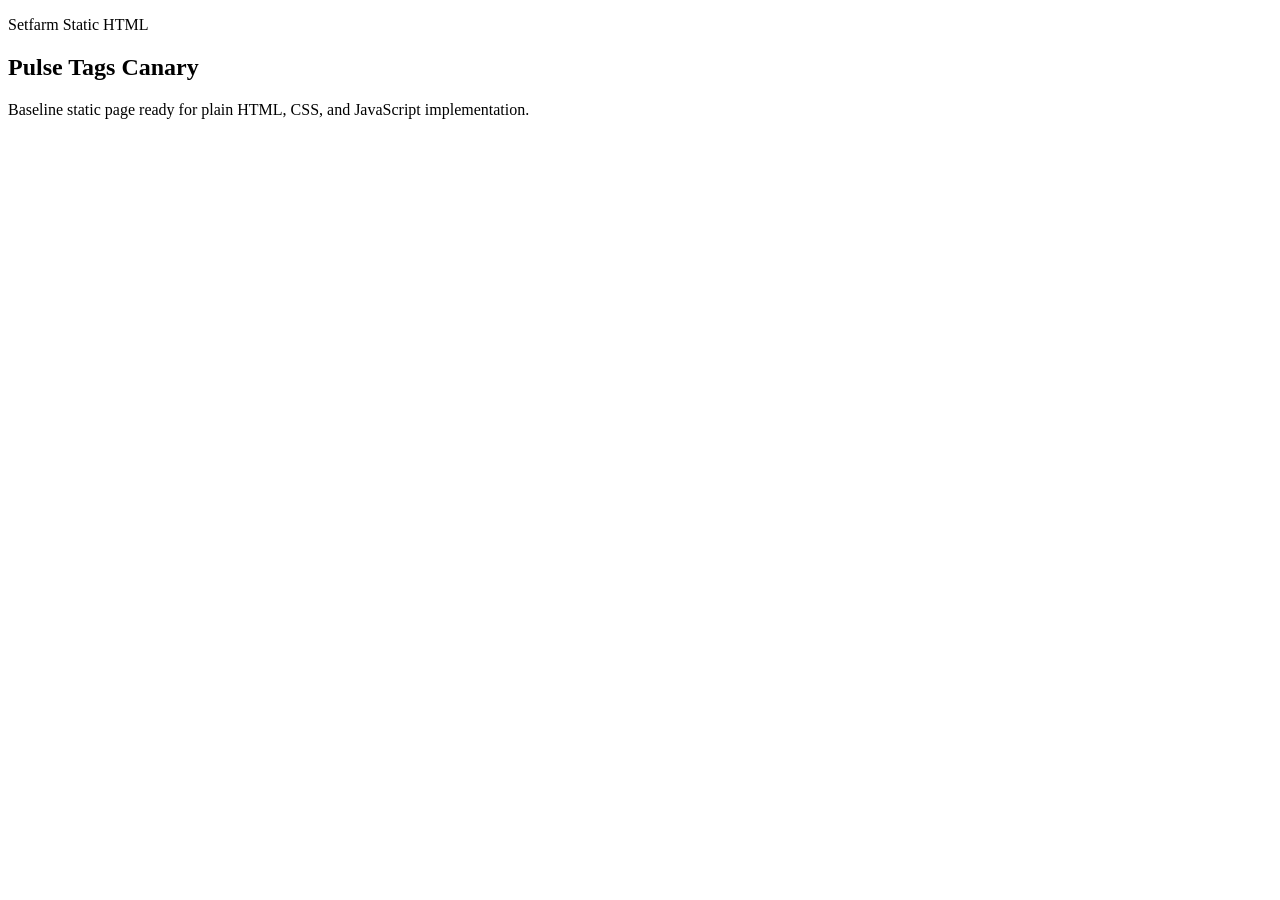
==== index.html @ a3b07895 "chore: scaffold static html app" ====
<!doctype html>
<html lang="en">
  <head>
    <meta charset="UTF-8" />
    <meta name="viewport" content="width=device-width, initial-scale=1.0" />
    <title>Pulse Tags Canary</title>
    <link rel="stylesheet" href="assets/css/styles.css" />
  </head>
  <body>
    <main data-setfarm-root="baseline" data-testid="setfarm-app-root" class="app-shell">
      <section class="hero">
        <p class="eyebrow">Setfarm Static HTML</p>
        <h1>Pulse Tags Canary</h1>
        <p class="summary">Baseline static page ready for plain HTML, CSS, and JavaScript implementation.</p>
      </section>
    </main>
    <script src="assets/js/app.js" defer></script>
    <script src="assets/js/test-bridge.js" defer></script>
  </body>
</html>
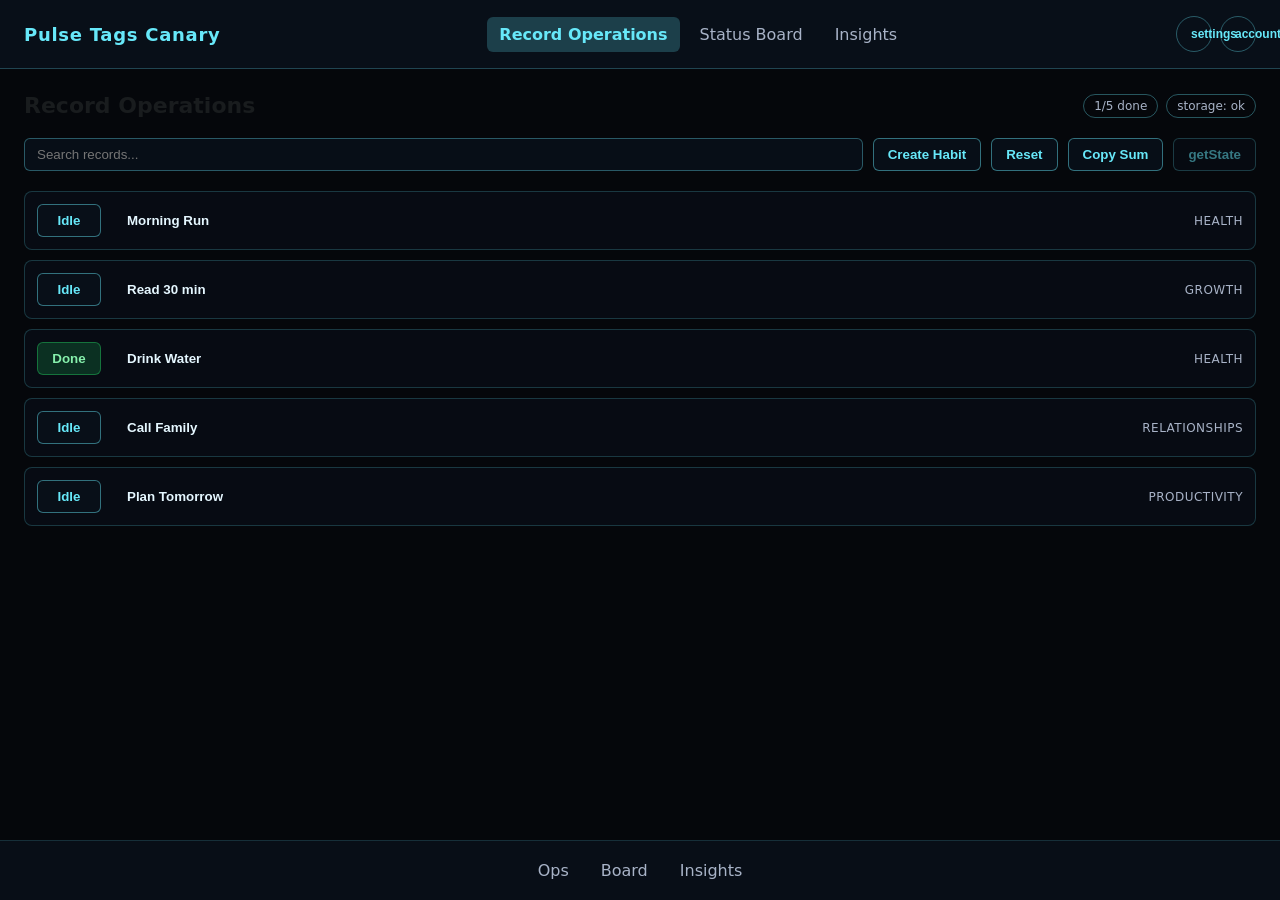
==== commit 5b3cbe00: "feat: US-001 - Pulse Tags Canary - app shell, state and persistence" ====
--- a/index.html
+++ b/index.html
@@ -7,13 +7,9 @@
     <link rel="stylesheet" href="assets/css/styles.css" />
   </head>
   <body>
-    <main data-setfarm-root="baseline" data-testid="setfarm-app-root" class="app-shell">
-      <section class="hero">
-        <p class="eyebrow">Setfarm Static HTML</p>
-        <h1>Pulse Tags Canary</h1>
-        <p class="summary">Baseline static page ready for plain HTML, CSS, and JavaScript implementation.</p>
-      </section>
-    </main>
+    <main data-setfarm-root="baseline" data-testid="setfarm-app-root" class="app-shell"></main>
+    <script src="assets/js/pulse-tags-canary.state.js" defer></script>
+    <script src="assets/js/pulse-tags-canary.storage.js" defer></script>
     <script src="assets/js/app.js" defer></script>
     <script src="assets/js/test-bridge.js" defer></script>
   </body>
--- a/assets/css/styles.css
+++ b/assets/css/styles.css
@@ -0,0 +1,317 @@
+@import "../../stitch/design-tokens.css";
+
+:root {
+  color-scheme: dark;
+  font-family: var(--font-family-base, ui-sans-serif, system-ui, -apple-system, BlinkMacSystemFont, "Segoe UI", sans-serif);
+  background: var(--color-background, #05070b);
+  color: var(--color-on-background, #e5f7ff);
+}
+
+* {
+  box-sizing: border-box;
+}
+
+body {
+  margin: 0;
+  min-width: 320px;
+  min-height: 100vh;
+  background: #05070b;
+}
+
+.app-shell {
+  min-height: 100vh;
+  display: grid;
+  grid-template-rows: auto 1fr auto;
+  padding: 0;
+}
+
+.app-header {
+  display: flex;
+  align-items: center;
+  justify-content: space-between;
+  gap: 16px;
+  padding: 16px 24px;
+  border-bottom: 1px solid rgba(103, 232, 249, 0.25);
+  background: rgba(9, 16, 26, 0.92);
+}
+
+.brand {
+  font-weight: 800;
+  font-size: 18px;
+  color: #67e8f9;
+  letter-spacing: 0.04em;
+}
+
+.app-nav {
+  display: flex;
+  gap: 8px;
+}
+
+.app-nav a,
+.footer-nav a {
+  color: #a8b3c7;
+  text-decoration: none;
+  padding: 8px 12px;
+  border-radius: 6px;
+  transition: background 0.15s, color 0.15s;
+}
+
+.app-nav a:hover,
+.footer-nav a:hover {
+  background: rgba(103, 232, 249, 0.12);
+  color: #e5f7ff;
+}
+
+.app-nav a[aria-current="page"] {
+  background: rgba(103, 232, 249, 0.22);
+  color: #67e8f9;
+  font-weight: 700;
+}
+
+.app-actions {
+  display: flex;
+  gap: 8px;
+}
+
+.icon-btn {
+  background: transparent;
+  border: 1px solid rgba(103, 232, 249, 0.35);
+  color: #67e8f9;
+  border-radius: 50%;
+  width: 36px;
+  height: 36px;
+  display: grid;
+  place-items: center;
+  cursor: pointer;
+  font-size: 12px;
+}
+
+.icon-btn:hover {
+  background: rgba(103, 232, 249, 0.15);
+}
+
+.error-banner {
+  display: flex;
+  align-items: center;
+  justify-content: space-between;
+  gap: 12px;
+  padding: 12px 24px;
+  background: rgba(239, 68, 68, 0.15);
+  border-bottom: 1px solid rgba(239, 68, 68, 0.35);
+  color: #fecaca;
+}
+
+.surface-panel {
+  padding: 24px;
+  overflow: auto;
+}
+
+.surface-header {
+  display: flex;
+  align-items: center;
+  justify-content: space-between;
+  gap: 16px;
+  margin-bottom: 20px;
+}
+
+.surface-header h2 {
+  margin: 0;
+  font-size: 22px;
+}
+
+.surface-meta {
+  display: flex;
+  gap: 8px;
+}
+
+.chip {
+  padding: 4px 10px;
+  border-radius: 999px;
+  border: 1px solid rgba(103, 232, 249, 0.35);
+  font-size: 12px;
+  color: #a8b3c7;
+}
+
+.storage-recovered {
+  border-color: rgba(234, 179, 8, 0.5);
+  color: #fde047;
+}
+
+.storage-error,
+.storage-unavailable {
+  border-color: rgba(239, 68, 68, 0.5);
+  color: #fecaca;
+}
+
+.toolbar {
+  display: flex;
+  flex-wrap: wrap;
+  gap: 10px;
+  margin-bottom: 20px;
+}
+
+.toolbar input {
+  flex: 1 1 220px;
+  padding: 8px 12px;
+  background: rgba(9, 16, 26, 0.82);
+  border: 1px solid rgba(103, 232, 249, 0.35);
+  border-radius: 6px;
+  color: #e5f7ff;
+}
+
+button {
+  cursor: pointer;
+  padding: 8px 14px;
+  border-radius: 6px;
+  border: 1px solid rgba(103, 232, 249, 0.45);
+  background: rgba(9, 16, 26, 0.82);
+  color: #67e8f9;
+  font-weight: 600;
+}
+
+button:hover {
+  background: rgba(103, 232, 249, 0.18);
+}
+
+button:disabled {
+  opacity: 0.5;
+  cursor: not-allowed;
+}
+
+.record-list {
+  display: grid;
+  gap: 10px;
+}
+
+.record-row {
+  display: flex;
+  align-items: center;
+  gap: 12px;
+  padding: 12px;
+  border: 1px solid rgba(103, 232, 249, 0.2);
+  border-radius: 8px;
+  background: rgba(9, 16, 26, 0.6);
+}
+
+.record-row.selected {
+  border-color: rgba(103, 232, 249, 0.55);
+  background: rgba(103, 232, 249, 0.1);
+}
+
+.record-toggle {
+  min-width: 64px;
+}
+
+.record-toggle.done {
+  background: rgba(34, 197, 94, 0.2);
+  border-color: rgba(34, 197, 94, 0.45);
+  color: #86efac;
+}
+
+.record-title {
+  flex: 1;
+  text-align: left;
+  background: transparent;
+  border: none;
+  color: #e5f7ff;
+  font-weight: 600;
+}
+
+.record-tag {
+  font-size: 12px;
+  color: #a8b3c7;
+  text-transform: uppercase;
+  letter-spacing: 0.04em;
+}
+
+.board {
+  display: grid;
+  grid-template-columns: repeat(auto-fit, minmax(260px, 1fr));
+  gap: 20px;
+}
+
+.board-column {
+  padding: 16px;
+  border: 1px solid rgba(103, 232, 249, 0.2);
+  border-radius: 8px;
+  background: rgba(9, 16, 26, 0.5);
+}
+
+.board-column h3 {
+  margin: 0 0 12px;
+  font-size: 14px;
+  color: #a8b3c7;
+  text-transform: uppercase;
+  letter-spacing: 0.05em;
+}
+
+.insights {
+  display: flex;
+  flex-wrap: wrap;
+  gap: 16px;
+  align-items: center;
+}
+
+.metric-card {
+  min-width: 120px;
+  padding: 16px;
+  border: 1px solid rgba(103, 232, 249, 0.25);
+  border-radius: 8px;
+  text-align: center;
+  background: rgba(9, 16, 26, 0.6);
+}
+
+.metric-card strong {
+  display: block;
+  font-size: 28px;
+  color: #67e8f9;
+}
+
+.metric-card span {
+  font-size: 12px;
+  color: #a8b3c7;
+  text-transform: uppercase;
+}
+
+.record-form {
+  display: grid;
+  gap: 16px;
+  max-width: 560px;
+}
+
+.record-form label {
+  display: grid;
+  gap: 6px;
+  color: #a8b3c7;
+}
+
+.record-form input,
+.record-form textarea {
+  padding: 10px 12px;
+  background: rgba(9, 16, 26, 0.82);
+  border: 1px solid rgba(103, 232, 249, 0.35);
+  border-radius: 6px;
+  color: #e5f7ff;
+}
+
+.form-actions {
+  display: flex;
+  gap: 10px;
+  justify-content: flex-end;
+}
+
+.placeholder {
+  color: #a8b3c7;
+}
+
+.app-footer {
+  padding: 12px 24px;
+  border-top: 1px solid rgba(103, 232, 249, 0.15);
+  background: rgba(9, 16, 26, 0.82);
+}
+
+.footer-nav {
+  display: flex;
+  gap: 8px;
+  justify-content: center;
+}
